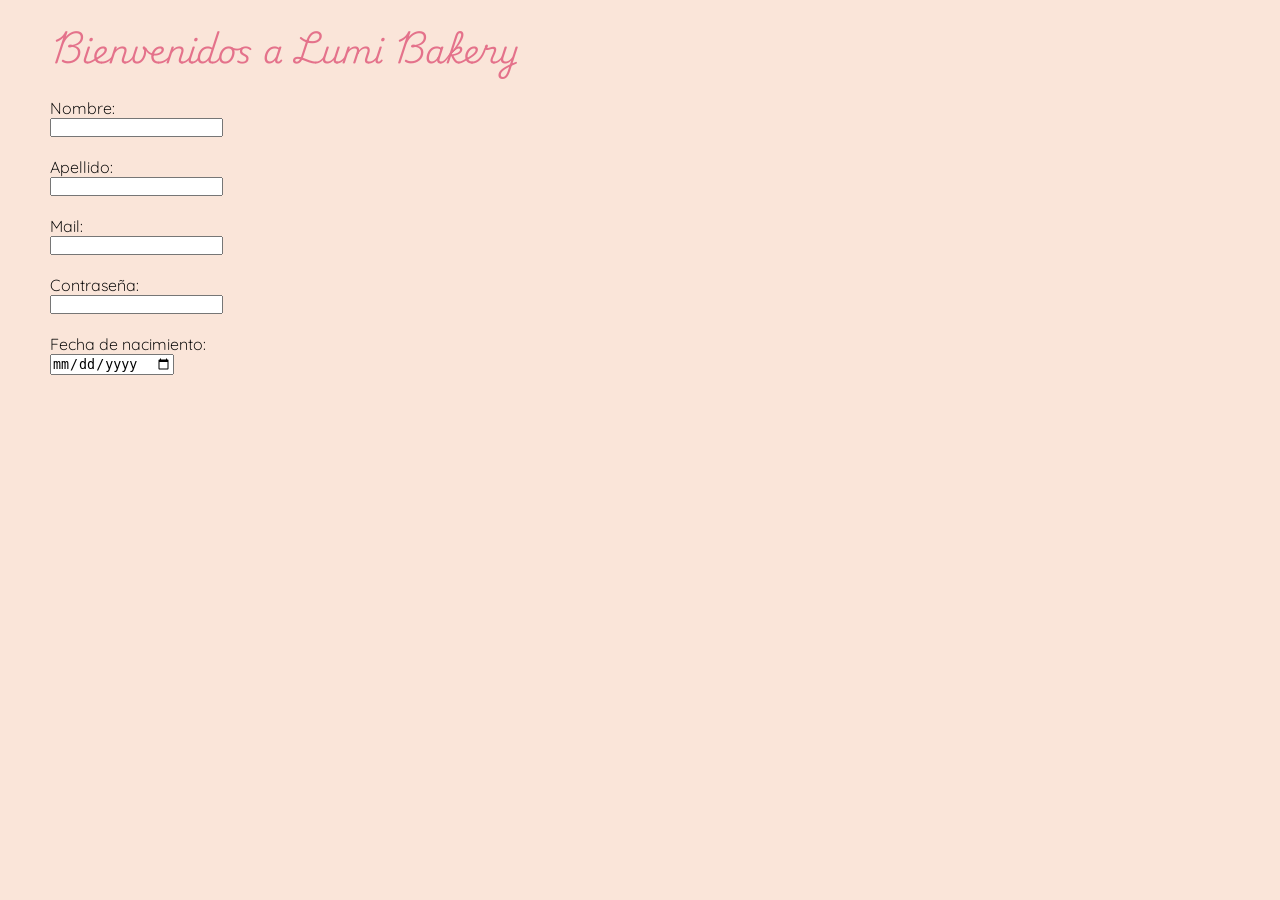
==== index.html @ 2194907e "Primer carga" ====
<!DOCTYPE html>
<html lang="es">
    <head>
        <meta charset="utf-8">
        <meta http-equiv="X-UA-Compatible" content="IE=edge">
        <title>Primera Entrega</title>
        <meta name="description" content="">
        <meta name="viewport" content="width=device-width, initial-scale=1">
        <link rel="stylesheet" href="style.css">
        <link rel="preconnect" href="https://fonts.googleapis.com">
        <link rel="preconnect" href="https://fonts.gstatic.com" crossorigin>
        <link href="https://fonts.googleapis.com/css2?family=Playwrite+IE:wght@100..400&display=swap" rel="stylesheet">
        <link href="https://fonts.googleapis.com/css2?family=Playwrite+IE:wght@100..400&family=Quicksand:wght@300..700&display=swap" rel="stylesheet">
    </head>

    <body>
        <!--comentarios-->
        <br>
        <h1 class="playwrite-ie-titulo">Bienvenidos a Lumi Bakery<br></h1>

        <label class="quicksand-label"><br>Nombre:<br></label>
        <input type="text" name="nombre"><br>

        <label class="quicksand-label"><br>Apellido:<br></label>
        <input type="text" name="apellido"><br>

        <label class="quicksand-label"><br>Mail:<br></label>
        <input type="email" name="mail"><br>

        <label class="quicksand-label"><br>Contraseña:<br></label>
        <input type="password" name="Contraseña"><br>

        <label class="quicksand-label"><br>Fecha de nacimiento:<br></label>
        <input type="date" name="Fecha de nacimiento"><br>


        <script src="" async defer></script>
    </body>
</html>
---- style.css ----
*{
    margin: 0;
    padding: 0;

}

body{
    background-color: rgb(250, 229, 217);
    .playwrite-ie-titulo {
    font-family: "Playwrite IE", cursive;
    font-optical-sizing: auto;
    font-weight: 300;
    color:rgb(228, 114, 139) ;
    font-style: normal;
    text-indent: 50px;
    }
    .quicksand-label {
    display: block;
    font-family: "Quicksand", sans-serif;
    font-optical-sizing: auto;
    font-weight: 350;
    font-style: normal;
    margin-left: 50px; 
    }
    input {
    margin-left: 50px;
    }
}
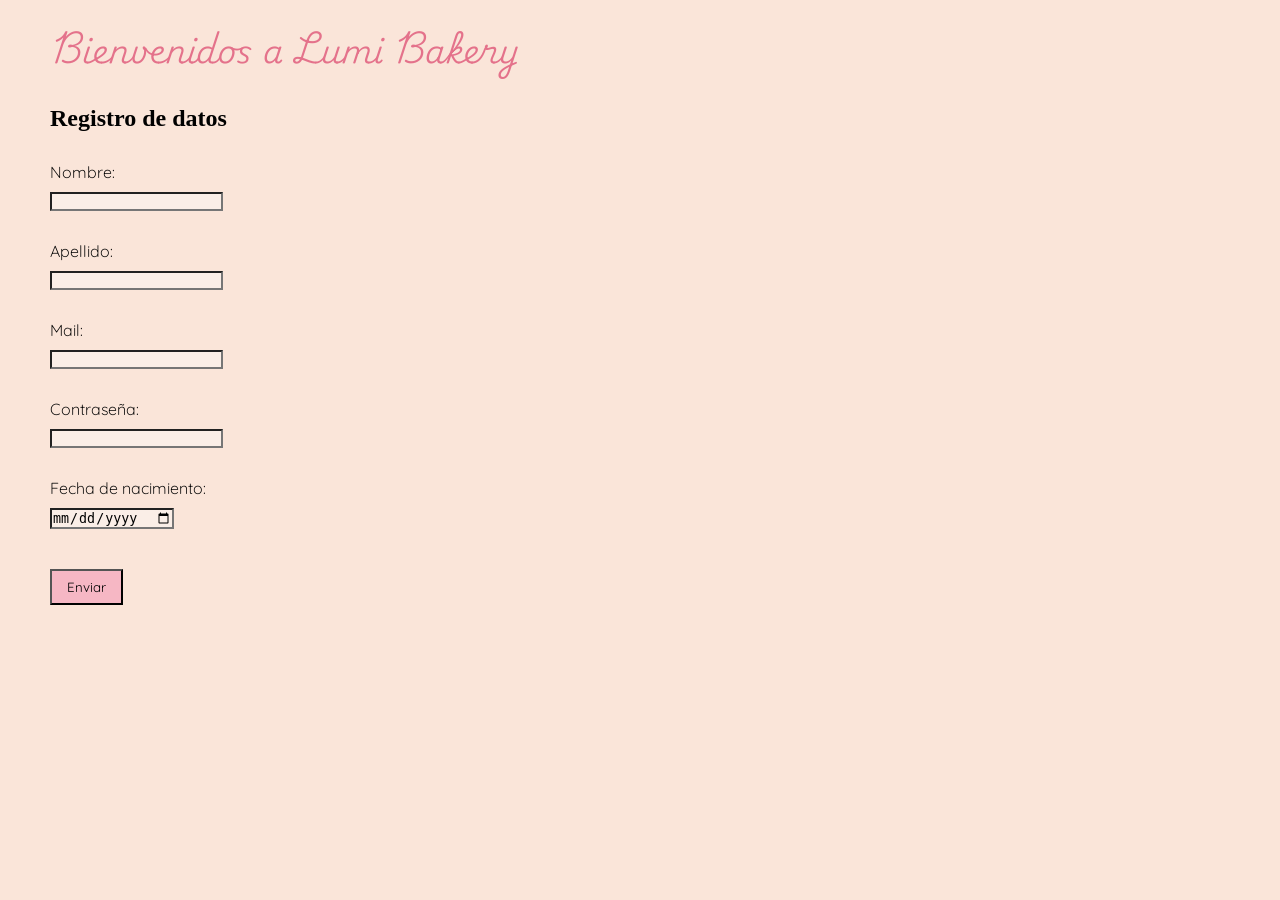
==== commit 94cde347: "Segunda carga" ====
--- a/index.html
+++ b/index.html
@@ -18,6 +18,9 @@
         <br>
         <h1 class="playwrite-ie-titulo">Bienvenidos a Lumi Bakery<br></h1>
 
+        <h2 style="margin-left: 50px;"><br>Registro de datos</h2>
+
+        <form>
         <label class="quicksand-label"><br>Nombre:<br></label>
         <input type="text" name="nombre"><br>
 
@@ -32,6 +35,9 @@
 
         <label class="quicksand-label"><br>Fecha de nacimiento:<br></label>
         <input type="date" name="Fecha de nacimiento"><br>
+        
+        <button type="submit" style="margin-left: 50px; margin-top: 40px;">Enviar</button>
+        </form>
 
 
         <script src="" async defer></script>
--- a/style.css
+++ b/style.css
@@ -21,8 +21,17 @@
     font-weight: 350;
     font-style: normal;
     margin-left: 50px; 
+    margin-top: 10px;
     }
     input {
     margin-left: 50px;
+    margin-top: 10px;
+    background-color: rgb(250, 238, 231) ;
+    }
+    button {
+    padding: 8px 15px;
+    background-color:rgb(246, 183, 196);
+    font-family: "Quicksand", sans-serif;
+    font-weight: 400;
     }
 }
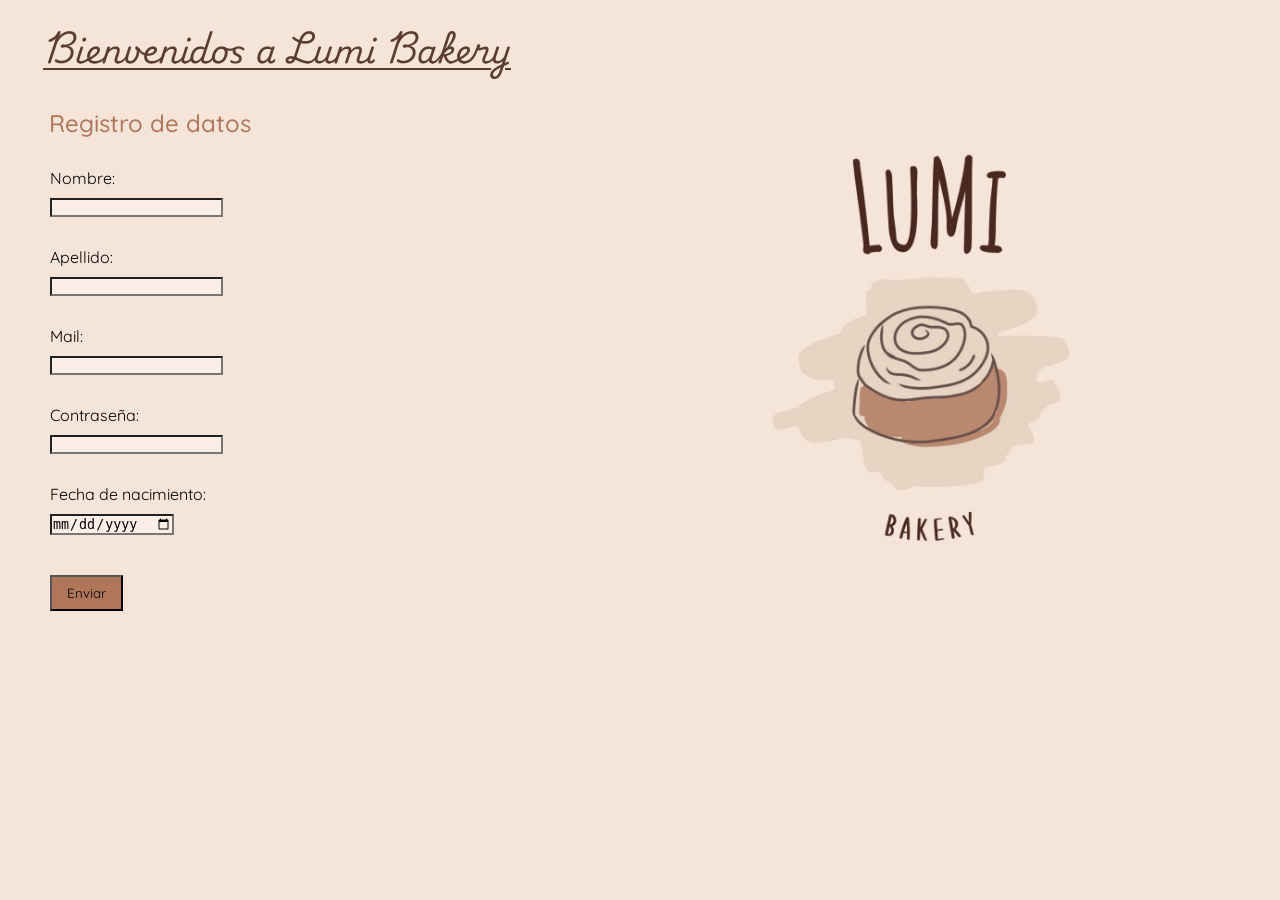
==== commit 76d74c43: "Tercer carga" ====
--- a/index.html
+++ b/index.html
@@ -3,7 +3,7 @@
     <head>
         <meta charset="utf-8">
         <meta http-equiv="X-UA-Compatible" content="IE=edge">
-        <title>Primera Entrega</title>
+        <title>LUMI Bakery</title>
         <meta name="description" content="">
         <meta name="viewport" content="width=device-width, initial-scale=1">
         <link rel="stylesheet" href="style.css">
@@ -11,14 +11,15 @@
         <link rel="preconnect" href="https://fonts.gstatic.com" crossorigin>
         <link href="https://fonts.googleapis.com/css2?family=Playwrite+IE:wght@100..400&display=swap" rel="stylesheet">
         <link href="https://fonts.googleapis.com/css2?family=Playwrite+IE:wght@100..400&family=Quicksand:wght@300..700&display=swap" rel="stylesheet">
+        <link rel="icon" href="logoWEB.png">
     </head>
 
     <body>
-        <!--comentarios-->
+        <!--formato comentario-->
         <br>
         <h1 class="playwrite-ie-titulo">Bienvenidos a Lumi Bakery<br></h1>
 
-        <h2 style="margin-left: 50px;"><br>Registro de datos</h2>
+        <h2 class="subtitulos"><br>Registro de datos</h2>
 
         <form>
         <label class="quicksand-label"><br>Nombre:<br></label>
@@ -39,6 +40,8 @@
         <button type="submit" style="margin-left: 50px; margin-top: 40px;">Enviar</button>
         </form>
 
+        <img src="logoLUMI.jpg" class="posicionlogo">
+
 
         <script src="" async defer></script>
     </body>
--- a/style.css
+++ b/style.css
@@ -3,22 +3,34 @@
     padding: 0;
 
 }
-
+/*formato comentario*/
 body{
-    background-color: rgb(250, 229, 217);
+    /*background-color: rgb(250, 229, 217);*/
+    background-color: rgb(245, 229, 217);
     .playwrite-ie-titulo {
     font-family: "Playwrite IE", cursive;
     font-optical-sizing: auto;
-    font-weight: 300;
-    color:rgb(228, 114, 139) ;
+    font-weight: 400;
+    color:rgb(91, 62, 49);
     font-style: normal;
-    text-indent: 50px;
+    text-indent: 43px;
+    text-decoration: underline;
+    text-underline-offset: 5px; /*separación del subrayado*/
+    text-decoration-thickness: 1.5px; /*grosor del subrayado*/
+    }
+    .subtitulos {
+    color: rgb(176, 118, 90);
+    font-family: "Quicksand", sans-serif;
+    font-optical-sizing: auto;
+    font-weight: 500;
+    font-style: normal;
+    margin-left: 49px; 
     }
     .quicksand-label {
     display: block;
     font-family: "Quicksand", sans-serif;
     font-optical-sizing: auto;
-    font-weight: 350;
+    font-weight: 400;
     font-style: normal;
     margin-left: 50px; 
     margin-top: 10px;
@@ -30,8 +42,14 @@
     }
     button {
     padding: 8px 15px;
-    background-color:rgb(246, 183, 196);
+    background-color:rgb(176, 118, 90);
     font-family: "Quicksand", sans-serif;
     font-weight: 400;
     }
+    .posicionlogo {
+        position: absolute;
+        top: 100px;
+        right: 100px;
+        width: 500px;
+    }
 }
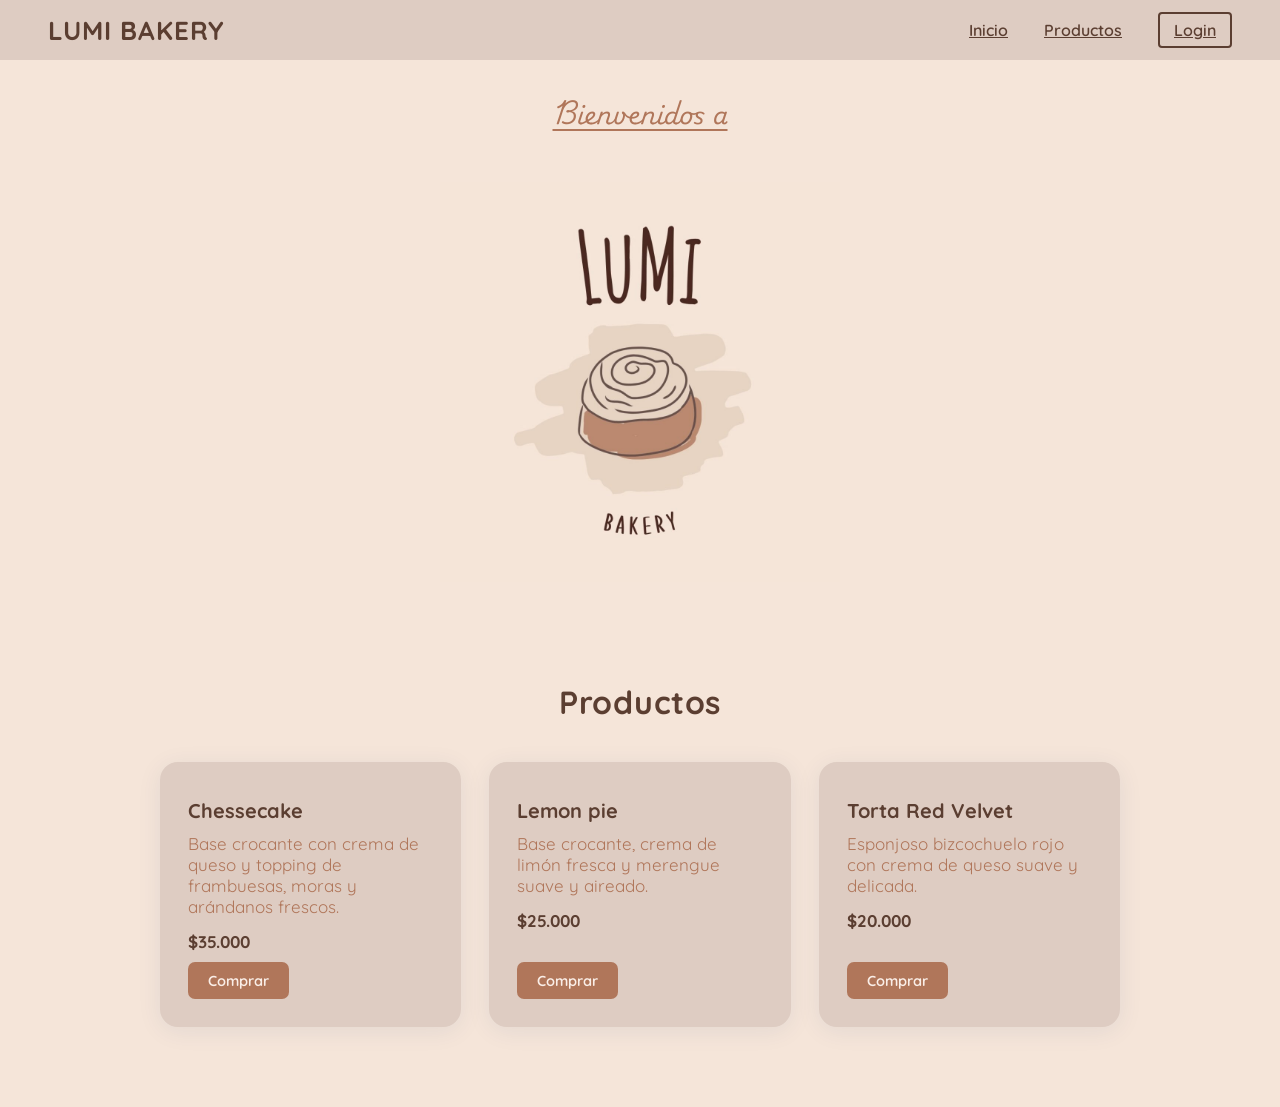
==== commit a5ca510c: "Carga 26/04" ====
--- a/index.html
+++ b/index.html
@@ -6,41 +6,70 @@
         <title>LUMI Bakery</title>
         <meta name="description" content="">
         <meta name="viewport" content="width=device-width, initial-scale=1">
-        <link rel="stylesheet" href="style.css">
+        <link rel="stylesheet" href="css/style.css">
         <link rel="preconnect" href="https://fonts.googleapis.com">
         <link rel="preconnect" href="https://fonts.gstatic.com" crossorigin>
         <link href="https://fonts.googleapis.com/css2?family=Playwrite+IE:wght@100..400&display=swap" rel="stylesheet">
         <link href="https://fonts.googleapis.com/css2?family=Playwrite+IE:wght@100..400&family=Quicksand:wght@300..700&display=swap" rel="stylesheet">
-        <link rel="icon" href="logoWEB.png">
+        <link rel="icon" href="img/logoWEB.png">
     </head>
 
     <body>
         <!--formato comentario-->
-        <br>
-        <h1 class="playwrite-ie-titulo">Bienvenidos a Lumi Bakery<br></h1>
+        <nav class="navbar">
+           <div class="logo">LUMI BAKERY</div>
+            <ul class="nav-links">
+                <li><a href="#home">Inicio</a></li>
+                <li><a href="#productos">Productos</a></li>
+                <li><a href="login.html" class="btn-login">Login</a></li>
+            </ul>
+        </nav>
 
-        <h2 class="subtitulos"><br>Registro de datos</h2>
+        <section id="home" class="Home">
+            <h1 class="playwrite-ie-titulo">Bienvenidos a<br><br></h1>
 
-        <form>
-        <label class="quicksand-label"><br>Nombre:<br></label>
-        <input type="text" name="nombre"><br>
+            <img src="img/logoLUMI.jpg" class="posicionlogo">
+        </section>
 
-        <label class="quicksand-label"><br>Apellido:<br></label>
-        <input type="text" name="apellido"><br>
 
-        <label class="quicksand-label"><br>Mail:<br></label>
-        <input type="email" name="mail"><br>
+        <section class="products-section" id="productos">
+            <h2>Productos</h2>
+            <div class="products-grid">
 
-        <label class="quicksand-label"><br>Contraseña:<br></label>
-        <input type="password" name="Contraseña"><br>
 
-        <label class="quicksand-label"><br>Fecha de nacimiento:<br></label>
-        <input type="date" name="Fecha de nacimiento"><br>
+                <div class="product-card">
+                    <h3>Chessecake</h3>
+                    <p>Base crocante con crema de queso y topping de frambuesas, moras y arándanos frescos.</p>
+                    <div class="product-price">$35.000</div>
+                    <button class="btn-comprar">Comprar</button>
+                </div>
+
+                <div class="product-card">
+                    <h3>Lemon pie</h3>
+                    <p>Base crocante, crema de limón fresca y merengue suave y aireado.</p>
+                    <div class="product-price">$25.000</div>
+                    <button class="btn-comprar">Comprar</button>
+                </div>
+            
+                <div class="product-card">
+                    <h3>Torta Red Velvet</h3>
+                    <p>Esponjoso bizcochuelo rojo con crema de queso suave y delicada.</p>
+                    <div class="product-price">$20.000</div>
+                    <button class="btn-comprar">Comprar</button>
+                </div>
+            
+
+
+
+            </div>
+
+
+
+
+        </section>
+
+
         
-        <button type="submit" style="margin-left: 50px; margin-top: 40px;">Enviar</button>
-        </form>
-
-        <img src="logoLUMI.jpg" class="posicionlogo">
 
 
         <script src="" async defer></script>
--- a/css/style.css
+++ b/css/style.css
@@ -0,0 +1,228 @@
+*{
+    margin: 0;
+    padding: 0;
+
+}
+/*Paleta predefinida*/
+:root{
+        --primary: rgb(176, 118, 90);
+        --secondary: rgb(250, 238, 231);
+        --background: rgb(245, 229, 217);
+        --text: rgb(91, 62, 49);
+        --nav-bg: rgb(222, 204, 194);
+    }
+
+body{
+
+    background-color: var(--background);
+
+    .playwrite-ie-titulo {
+        font-family: "Playwrite IE", cursive;
+        font-optical-sizing: auto;
+        font-weight: 500;
+        color:var(--primary);
+        text-align: center;
+        margin-top: 30px;
+        font-style: normal;
+        text-decoration: underline;
+        text-underline-offset: 5px; /*separación del subrayado*/
+        text-decoration-thickness: 1.5px; /*grosor del subrayado*/
+    }
+
+    .posicionlogo {
+        display: block;
+        margin: 0 auto;      /* 👈 centra */
+        width: 400px;
+    }
+
+
+    form {
+        background: var(--secondary);
+        padding: 30px;
+        border-radius: 10px;
+        width: 300px;
+    }
+
+    input {
+        width: 93%;
+        margin: 8px 0;
+        padding: 10px;
+    }
+
+    .subtitulos {
+        color: var(--primary);
+        font-family: "Quicksand", sans-serif;
+        font-optical-sizing: auto;
+        font-weight: 500;
+        font-style: normal;
+    }
+
+    .quicksand-label {
+        display: block;
+        font-family: "Quicksand", sans-serif;
+        font-optical-sizing: auto;
+        font-weight: 400;
+        font-style: normal;
+        margin-left: 50px; 
+        margin-top: 10px;
+    }
+
+    /*Login*/
+    .login_container {
+        display: flex;
+        justify-content: center;
+        margin-top: 100px;
+    }
+    .btn-login {
+        padding: 6px 14px;
+        border: 2px solid var(--text);
+        color: var(--secondary);
+        font-family: "Quicksand", sans-serif;
+        border-radius: 4px;
+    }
+    .btn-login:hover {
+      background: var(--secondary);
+      color: var(--secondary);
+      border: 2px solid var(--text);
+      transform: translateY(-1px);
+    }
+
+
+    /*Navbar*/
+    nav {
+      display: flex;
+      align-items: center;
+      justify-content: space-between;
+      background: var(--nav-bg);
+      padding: 0 48px;
+      height: 60px;
+      position: sticky;
+      top: 0;
+      z-index: 100;
+    }
+ 
+    .logo {
+      font-family: "Quicksand", sans-serif;
+      font-size: 26px;
+      font-weight: 700;
+      color: var(--text);
+      letter-spacing: 1px;
+    }
+ 
+    .nav-links {
+      display: flex;
+      gap: 36px;
+      list-style: none;
+    }
+ 
+    .nav-links a {
+      color: var(--text);
+      font-family: "Quicksand", sans-serif;
+      font-size: 16px;
+      font-weight: 600;
+      transition: color 0.2s;
+    }
+ 
+    .nav-links a:hover { color: var(--primary); }
+
+    /*------------------------------------*/
+
+    .auth button {
+        margin-left: 10px;
+        padding: 8px 15px;
+        border: none;
+        cursor: pointer;
+    }
+
+    .register {
+        background: var(--secondary);
+    }
+
+    section {
+        scroll-margin-top: 80px;
+    }
+
+    /*----------------------------------------------------*/
+
+    .products-section {
+      background: linear-gradient(160deg, var(--background) 0%, var(--background) 100%);
+      padding: 100px 24px 80px;
+    }
+ 
+    .products-section h2 {
+      text-align: center;
+      font-family: "Quicksand", sans-serif;
+      font-size: 2rem;
+      font-weight: 700;
+      color: var(--text);
+      margin-bottom: 40px;
+      letter-spacing: 0.5px;
+    }
+ 
+    .products-grid {
+      display: grid;
+      grid-template-columns: repeat(auto-fit, minmax(240px, 1fr));
+      gap: 28px;
+      max-width: 960px;
+      margin: 0 auto;
+    }
+ 
+    .product-card {
+      background: var(--nav-bg);
+      border-radius: 18px;
+      padding: 36px 28px 28px;
+      display: flex;
+      flex-direction: column;
+      align-items: flex-start;
+      gap: 10px;
+      box-shadow: 0 4px 24px rgba(30, 58, 120, 0.08);
+      transition: transform 0.2s, box-shadow 0.2s;
+    }
+ 
+    .product-card:hover {
+      transform: translateY(-4px);
+      box-shadow: 0 12px 36px rgba(30, 58, 120, 0.16);
+    }
+ 
+    .product-card h3 {
+      font-size: 20px;
+      font-weight: 700;
+      color: var(--text);
+      font-family: "Quicksand", sans-serif;
+    }
+ 
+    .product-card p {
+      font-size: 17px;
+      color: var(--primary);
+      font-family: "Quicksand", sans-serif;
+    }
+ 
+    .product-price {
+      font-size: 17px;
+      font-weight: 700;
+      color: var(--text);
+      margin-top: 4px;
+      font-family: "Quicksand", sans-serif;
+    }
+ 
+    .btn-comprar {  
+      margin-top: auto;
+      display: block;
+      background: var(--primary);
+      color: var(--secondary);
+      border: none;
+      border-radius: 7px;
+      padding: 9px 20px;
+      font-size: 14.5px;
+      font-weight: 650;
+      font-family: "Quicksand", sans-serif;
+      cursor: pointer;
+      transition: background 0.2s, transform 0.15s;
+    }
+ 
+    .btn-comprar:hover {
+      background: var(--text);
+      transform: translateY(-1px);
+    }
+
+}
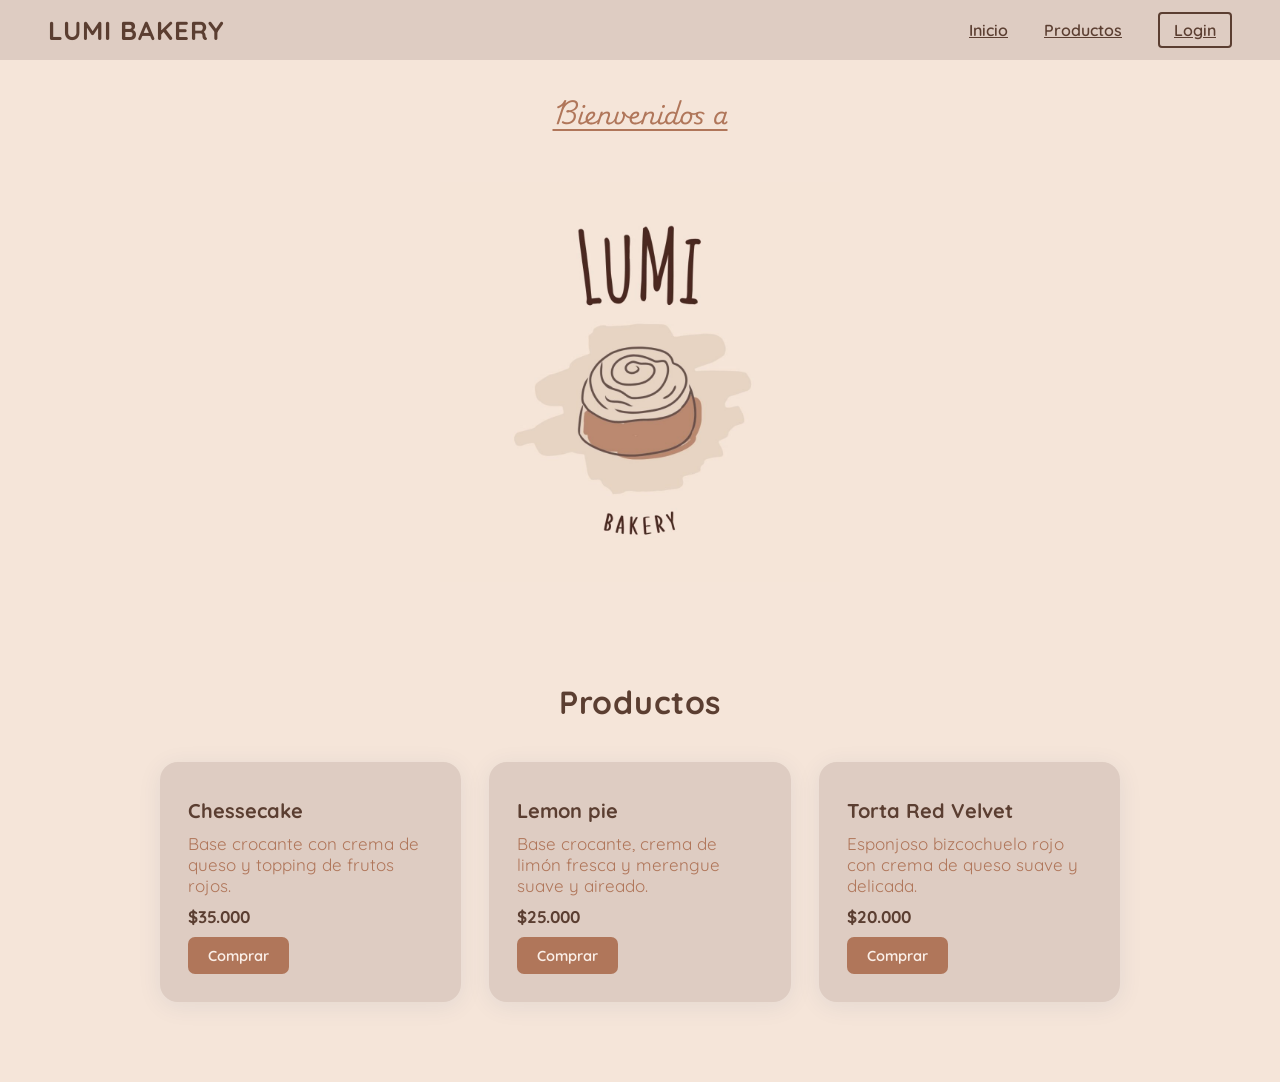
==== commit 512c529c: "Carga 26/04" ====
--- a/index.html
+++ b/index.html
@@ -39,7 +39,7 @@
 
                 <div class="product-card">
                     <h3>Chessecake</h3>
-                    <p>Base crocante con crema de queso y topping de frambuesas, moras y arándanos frescos.</p>
+                    <p>Base crocante con crema de queso y topping de frutos rojos.</p>
                     <div class="product-price">$35.000</div>
                     <button class="btn-comprar">Comprar</button>
                 </div>
--- a/css/style.css
+++ b/css/style.css
@@ -31,7 +31,7 @@
 
     .posicionlogo {
         display: block;
-        margin: 0 auto;      /* 👈 centra */
+        margin: 0 auto;
         width: 400px;
     }
 
@@ -66,6 +66,21 @@
         margin-left: 50px; 
         margin-top: 10px;
     }
+
+    .btn-ingresar{  
+      margin-top: 10px;
+      background: var(--primary);
+      color: var(--secondary);
+      border: none;
+      border-radius: 7px;
+      padding: 9px 20px;
+      font-size: 14.5px;
+      font-weight: 650;
+      font-family: "Quicksand", sans-serif;
+      cursor: pointer;
+      transition: background 0.2s, transform 0.15s;
+    }
+
 
     /*Login*/
     .login_container {
@@ -152,7 +167,7 @@
     .products-section h2 {
       text-align: center;
       font-family: "Quicksand", sans-serif;
-      font-size: 2rem;
+      font-size: 32px;
       font-weight: 700;
       color: var(--text);
       margin-bottom: 40px;
@@ -185,6 +200,8 @@
     }
  
     .product-card h3 {
+      margin-top: auto;
+      display: block;
       font-size: 20px;
       font-weight: 700;
       color: var(--text);
@@ -192,16 +209,19 @@
     }
  
     .product-card p {
+      margin-top: auto;
+      display: block;
       font-size: 17px;
       color: var(--primary);
       font-family: "Quicksand", sans-serif;
     }
  
     .product-price {
+      margin-top: auto;
+      display: block;
       font-size: 17px;
       font-weight: 700;
       color: var(--text);
-      margin-top: 4px;
       font-family: "Quicksand", sans-serif;
     }
  
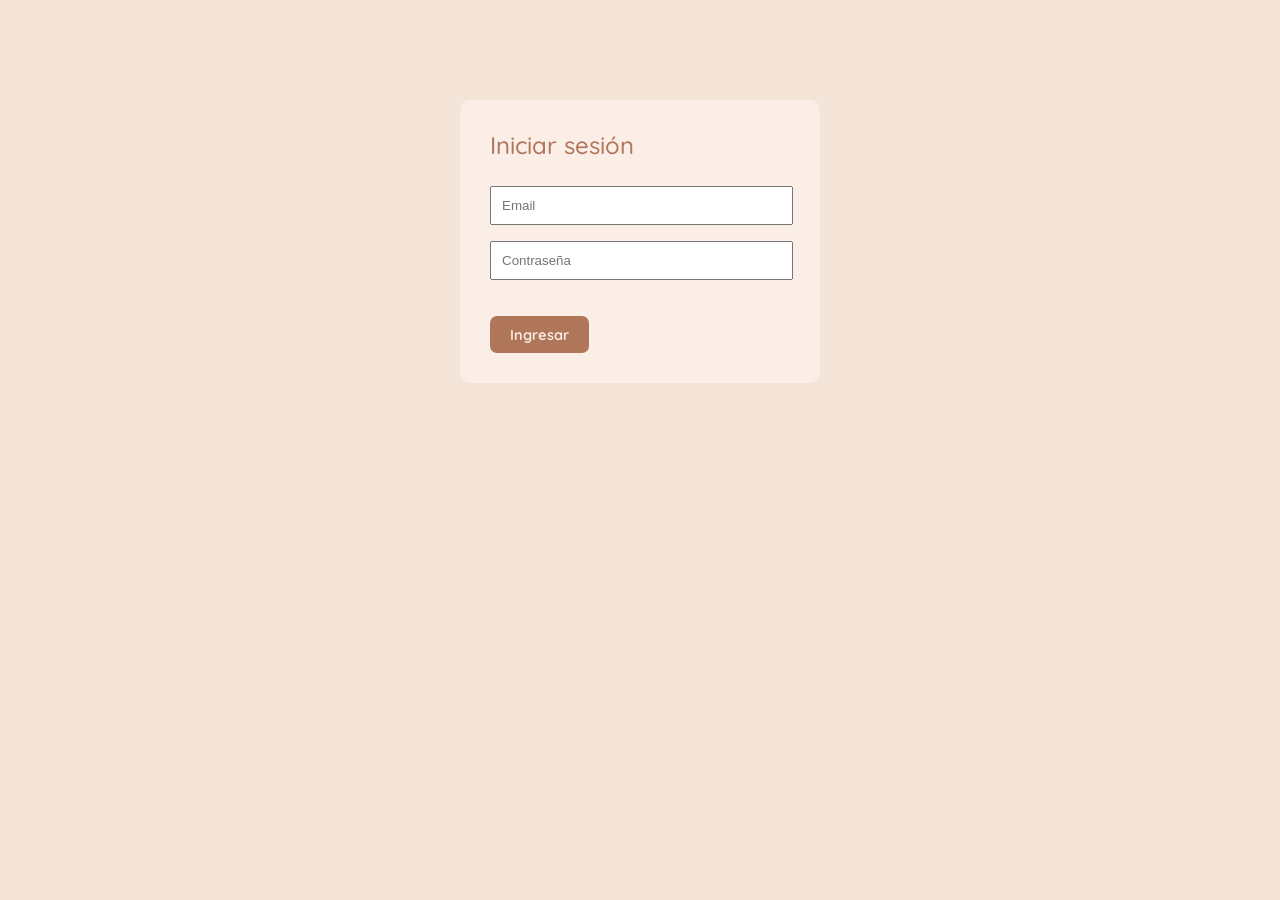
==== commit e661707c: "Avances 10_05_2026" ====
--- a/index.html
+++ b/index.html
@@ -1,77 +1,44 @@
 <!DOCTYPE html>
 <html lang="es">
-    <head>
-        <meta charset="utf-8">
-        <meta http-equiv="X-UA-Compatible" content="IE=edge">
-        <title>LUMI Bakery</title>
-        <meta name="description" content="">
-        <meta name="viewport" content="width=device-width, initial-scale=1">
-        <link rel="stylesheet" href="css/style.css">
-        <link rel="preconnect" href="https://fonts.googleapis.com">
-        <link rel="preconnect" href="https://fonts.gstatic.com" crossorigin>
-        <link href="https://fonts.googleapis.com/css2?family=Playwrite+IE:wght@100..400&display=swap" rel="stylesheet">
-        <link href="https://fonts.googleapis.com/css2?family=Playwrite+IE:wght@100..400&family=Quicksand:wght@300..700&display=swap" rel="stylesheet">
-        <link rel="icon" href="img/logoWEB.png">
-    </head>
+  <head>
+    <meta charset="utf-8" />
+    <meta http-equiv="X-UA-Compatible" content="IE=edge" />
+    <title>LUMI Bakery</title>
+    <meta name="description" content="" />
+    <meta name="viewport" content="width=device-width, initial-scale=1" />
+    <link rel="stylesheet" href="css/style.css" />
+    <link rel="preconnect" href="https://fonts.googleapis.com" />
+    <link rel="preconnect" href="https://fonts.gstatic.com" crossorigin />
+    <link
+      href="https://fonts.googleapis.com/css2?family=Playwrite+IE:wght@100..400&family=Quicksand:wght@300..700&display=swap"
+      rel="stylesheet"
+    />
+    <link rel="icon" href="img/logoWEB.png" />
+  </head>
 
-    <body>
-        <!--formato comentario-->
-        <nav class="navbar">
-           <div class="logo">LUMI BAKERY</div>
-            <ul class="nav-links">
-                <li><a href="#home">Inicio</a></li>
-                <li><a href="#productos">Productos</a></li>
-                <li><a href="login.html" class="btn-login">Login</a></li>
-            </ul>
-        </nav>
+  <body>
 
-        <section id="home" class="Home">
-            <h1 class="playwrite-ie-titulo">Bienvenidos a<br><br></h1>
+    <div id="navbar-container"></div>
 
-            <img src="img/logoLUMI.jpg" class="posicionlogo">
-        </section>
+    <section id="home" class="Home">
+      <h1 class="playwrite-ie-titulo">Bienvenidos a<br /><br /></h1>
+      <img src="img/logoLUMI.jpg" class="posicionlogo" alt="Logo LUMI" />
+    </section>
+
+    <section class="products-section" id="productos">
+      <h2>Productos</h2>
+
+      <div class="products-grid" id="products-container"></div>
+    </section>
 
 
-        <section class="products-section" id="productos">
-            <h2>Productos</h2>
-            <div class="products-grid">
+    <div id="lumi-toast"></div>
 
-
-                <div class="product-card">
-                    <h3>Chessecake</h3>
-                    <p>Base crocante con crema de queso y topping de frutos rojos.</p>
-                    <div class="product-price">$35.000</div>
-                    <button class="btn-comprar">Comprar</button>
-                </div>
-
-                <div class="product-card">
-                    <h3>Lemon pie</h3>
-                    <p>Base crocante, crema de limón fresca y merengue suave y aireado.</p>
-                    <div class="product-price">$25.000</div>
-                    <button class="btn-comprar">Comprar</button>
-                </div>
-            
-                <div class="product-card">
-                    <h3>Torta Red Velvet</h3>
-                    <p>Esponjoso bizcochuelo rojo con crema de queso suave y delicada.</p>
-                    <div class="product-price">$20.000</div>
-                    <button class="btn-comprar">Comprar</button>
-                </div>
-            
-
-
-
-            </div>
-
-
-
-
-        </section>
-
-
-        
-
-
-        <script src="" async defer></script>
-    </body>
-</html>+    <script src="js/app.js"></script>
+    <script>
+      requireAuth();
+      renderNavbar("navbar-container");
+      renderProducts("products-container");
+    </script>
+  </body>
+</html>
--- a/css/style.css
+++ b/css/style.css
@@ -1,248 +1,359 @@
-*{
-    margin: 0;
-    padding: 0;
-
+* {
+  margin: 0;
+  padding: 0;
 }
-/*Paleta predefinida*/
-:root{
-        --primary: rgb(176, 118, 90);
-        --secondary: rgb(250, 238, 231);
-        --background: rgb(245, 229, 217);
-        --text: rgb(91, 62, 49);
-        --nav-bg: rgb(222, 204, 194);
-    }
-
-body{
-
-    background-color: var(--background);
-
-    .playwrite-ie-titulo {
-        font-family: "Playwrite IE", cursive;
-        font-optical-sizing: auto;
-        font-weight: 500;
-        color:var(--primary);
-        text-align: center;
-        margin-top: 30px;
-        font-style: normal;
-        text-decoration: underline;
-        text-underline-offset: 5px; /*separación del subrayado*/
-        text-decoration-thickness: 1.5px; /*grosor del subrayado*/
-    }
-
-    .posicionlogo {
-        display: block;
-        margin: 0 auto;
-        width: 400px;
-    }
-
-
-    form {
-        background: var(--secondary);
-        padding: 30px;
-        border-radius: 10px;
-        width: 300px;
-    }
-
-    input {
-        width: 93%;
-        margin: 8px 0;
-        padding: 10px;
-    }
-
-    .subtitulos {
-        color: var(--primary);
-        font-family: "Quicksand", sans-serif;
-        font-optical-sizing: auto;
-        font-weight: 500;
-        font-style: normal;
-    }
-
-    .quicksand-label {
-        display: block;
-        font-family: "Quicksand", sans-serif;
-        font-optical-sizing: auto;
-        font-weight: 400;
-        font-style: normal;
-        margin-left: 50px; 
-        margin-top: 10px;
-    }
-
-    .btn-ingresar{  
-      margin-top: 10px;
-      background: var(--primary);
-      color: var(--secondary);
-      border: none;
-      border-radius: 7px;
-      padding: 9px 20px;
-      font-size: 14.5px;
-      font-weight: 650;
-      font-family: "Quicksand", sans-serif;
-      cursor: pointer;
-      transition: background 0.2s, transform 0.15s;
-    }
-
-
-    /*Login*/
-    .login_container {
-        display: flex;
-        justify-content: center;
-        margin-top: 100px;
-    }
-    .btn-login {
-        padding: 6px 14px;
-        border: 2px solid var(--text);
-        color: var(--secondary);
-        font-family: "Quicksand", sans-serif;
-        border-radius: 4px;
-    }
-    .btn-login:hover {
-      background: var(--secondary);
-      color: var(--secondary);
-      border: 2px solid var(--text);
-      transform: translateY(-1px);
-    }
-
-
-    /*Navbar*/
-    nav {
-      display: flex;
-      align-items: center;
-      justify-content: space-between;
-      background: var(--nav-bg);
-      padding: 0 48px;
-      height: 60px;
-      position: sticky;
-      top: 0;
-      z-index: 100;
-    }
- 
-    .logo {
-      font-family: "Quicksand", sans-serif;
-      font-size: 26px;
-      font-weight: 700;
-      color: var(--text);
-      letter-spacing: 1px;
-    }
- 
-    .nav-links {
-      display: flex;
-      gap: 36px;
-      list-style: none;
-    }
- 
-    .nav-links a {
-      color: var(--text);
-      font-family: "Quicksand", sans-serif;
-      font-size: 16px;
-      font-weight: 600;
-      transition: color 0.2s;
-    }
- 
-    .nav-links a:hover { color: var(--primary); }
-
-    /*------------------------------------*/
-
-    .auth button {
-        margin-left: 10px;
-        padding: 8px 15px;
-        border: none;
-        cursor: pointer;
-    }
-
-    .register {
-        background: var(--secondary);
-    }
-
-    section {
-        scroll-margin-top: 80px;
-    }
-
-    /*----------------------------------------------------*/
-
-    .products-section {
-      background: linear-gradient(160deg, var(--background) 0%, var(--background) 100%);
-      padding: 100px 24px 80px;
-    }
- 
-    .products-section h2 {
-      text-align: center;
-      font-family: "Quicksand", sans-serif;
-      font-size: 32px;
-      font-weight: 700;
-      color: var(--text);
-      margin-bottom: 40px;
-      letter-spacing: 0.5px;
-    }
- 
-    .products-grid {
-      display: grid;
-      grid-template-columns: repeat(auto-fit, minmax(240px, 1fr));
-      gap: 28px;
-      max-width: 960px;
-      margin: 0 auto;
-    }
- 
-    .product-card {
-      background: var(--nav-bg);
-      border-radius: 18px;
-      padding: 36px 28px 28px;
-      display: flex;
-      flex-direction: column;
-      align-items: flex-start;
-      gap: 10px;
-      box-shadow: 0 4px 24px rgba(30, 58, 120, 0.08);
-      transition: transform 0.2s, box-shadow 0.2s;
-    }
- 
-    .product-card:hover {
-      transform: translateY(-4px);
-      box-shadow: 0 12px 36px rgba(30, 58, 120, 0.16);
-    }
- 
-    .product-card h3 {
-      margin-top: auto;
-      display: block;
-      font-size: 20px;
-      font-weight: 700;
-      color: var(--text);
-      font-family: "Quicksand", sans-serif;
-    }
- 
-    .product-card p {
-      margin-top: auto;
-      display: block;
-      font-size: 17px;
-      color: var(--primary);
-      font-family: "Quicksand", sans-serif;
-    }
- 
-    .product-price {
-      margin-top: auto;
-      display: block;
-      font-size: 17px;
-      font-weight: 700;
-      color: var(--text);
-      font-family: "Quicksand", sans-serif;
-    }
- 
-    .btn-comprar {  
-      margin-top: auto;
-      display: block;
-      background: var(--primary);
-      color: var(--secondary);
-      border: none;
-      border-radius: 7px;
-      padding: 9px 20px;
-      font-size: 14.5px;
-      font-weight: 650;
-      font-family: "Quicksand", sans-serif;
-      cursor: pointer;
-      transition: background 0.2s, transform 0.15s;
-    }
- 
-    .btn-comprar:hover {
-      background: var(--text);
-      transform: translateY(-1px);
-    }
-
-}+
+/* Paleta predefinida */
+:root {
+  --primary: rgb(176, 118, 90);
+  --secondary: rgb(250, 238, 231);
+  --background: rgb(245, 229, 217);
+  --text: rgb(91, 62, 49);
+  --nav-bg: rgb(222, 204, 194);
+}
+
+body {
+  background-color: var(--background);
+
+  /* ===== TÍTULO HERO ===== */
+  .playwrite-ie-titulo {
+    font-family: "Playwrite IE", cursive;
+    font-optical-sizing: auto;
+    font-weight: 500;
+    color: var(--primary);
+    text-align: center;
+    margin-top: 30px;
+    font-style: normal;
+    text-decoration: underline;
+    text-underline-offset: 5px;
+    text-decoration-thickness: 1.5px;
+  }
+
+  .posicionlogo {
+    display: block;
+    margin: 0 auto;
+    width: 400px;
+  }
+
+  /* ===== FORMULARIO LOGIN ===== */
+  form {
+    background: var(--secondary);
+    padding: 30px;
+    border-radius: 10px;
+    width: 300px;
+  }
+
+  input {
+    width: 93%;
+    margin: 8px 0;
+    padding: 10px;
+  }
+
+  .subtitulos {
+    color: var(--primary);
+    font-family: "Quicksand", sans-serif;
+    font-optical-sizing: auto;
+    font-weight: 500;
+    font-style: normal;
+  }
+
+  .btn-ingresar {
+    margin-top: 10px;
+    background: var(--primary);
+    color: var(--secondary);
+    border: none;
+    border-radius: 7px;
+    padding: 9px 20px;
+    font-size: 14.5px;
+    font-weight: 650;
+    font-family: "Quicksand", sans-serif;
+    cursor: pointer;
+    transition: background 0.2s, transform 0.15s;
+  }
+
+  .btn-ingresar:hover {
+    background: var(--text);
+    transform: translateY(-1px);
+  }
+
+  /* Error del form */
+  .form-error {
+    color: #c0392b;
+    font-family: "Quicksand", sans-serif;
+    font-size: 13px;
+    margin-bottom: 8px;
+    display: none;
+  }
+
+  /* ===== LOGIN CONTAINER ===== */
+  .login_container {
+    display: flex;
+    justify-content: center;
+    margin-top: 100px;
+  }
+
+  /* ===== NAVBAR ===== */
+  nav {
+    display: flex;
+    align-items: center;
+    justify-content: space-between;
+    background: var(--nav-bg);
+    padding: 0 48px;
+    height: 60px;
+    position: sticky;
+    top: 0;
+    z-index: 100;
+  }
+
+  .logo {
+    font-family: "Quicksand", sans-serif;
+    font-size: 26px;
+    font-weight: 700;
+    color: var(--text);
+    letter-spacing: 1px;
+  }
+
+  .nav-links {
+    display: flex;
+    gap: 36px;
+    list-style: none;
+    align-items: center;
+  }
+
+  .nav-links a {
+    color: var(--text);
+    font-family: "Quicksand", sans-serif;
+    font-size: 16px;
+    font-weight: 600;
+    text-decoration: none;
+    transition: color 0.2s;
+  }
+
+  .nav-links a:hover {
+    color: var(--primary);
+  }
+
+  /* Botón logout en navbar */
+  .btn-logout {
+    padding: 6px 14px;
+    border: 2px solid var(--text);
+    background: transparent;
+    color: var(--text);
+    font-family: "Quicksand", sans-serif;
+    font-size: 15px;
+    font-weight: 600;
+    border-radius: 4px;
+    cursor: pointer;
+    transition: background 0.2s, color 0.2s, transform 0.15s;
+  }
+
+  .btn-logout:hover {
+    background: var(--text);
+    color: var(--secondary);
+    transform: translateY(-1px);
+  }
+
+  /* Botón login */
+  .btn-login {
+    padding: 6px 14px;
+    border: 2px solid var(--text);
+    color: var(--secondary);
+    font-family: "Quicksand", sans-serif;
+    border-radius: 4px;
+    text-decoration: none;
+  }
+
+  .btn-login:hover {
+    background: var(--secondary);
+    color: var(--text);
+    border: 2px solid var(--text);
+    transform: translateY(-1px);
+  }
+
+  /* ===== SECCIÓN PRODUCTOS ===== */
+  section {
+    scroll-margin-top: 80px;
+  }
+
+  .products-section {
+    background: linear-gradient(
+      160deg,
+      var(--background) 0%,
+      var(--background) 100%
+    );
+    padding: 100px 24px 80px;
+  }
+
+  .products-section h2 {
+    text-align: center;
+    font-family: "Quicksand", sans-serif;
+    font-size: 32px;
+    font-weight: 700;
+    color: var(--text);
+    margin-bottom: 40px;
+    letter-spacing: 0.5px;
+  }
+
+  .products-grid {
+    display: grid;
+    grid-template-columns: repeat(auto-fit, minmax(240px, 1fr));
+    gap: 28px;
+    max-width: 960px;
+    margin: 0 auto;
+  }
+
+  /* ===== CARD DE PRODUCTO ===== */
+  .product-card {
+    background: var(--nav-bg);
+    border-radius: 18px;
+    padding: 0 0 28px;
+    display: flex;
+    flex-direction: column;
+    align-items: flex-start;
+    gap: 10px;
+    box-shadow: 0 4px 24px rgba(30, 58, 120, 0.08);
+    transition: transform 0.2s, box-shadow 0.2s;
+    overflow: hidden;
+  }
+
+  .product-card:hover {
+    transform: translateY(-4px);
+    box-shadow: 0 12px 36px rgba(30, 58, 120, 0.16);
+  }
+
+  /* Imagen de la card */
+  .card-img-wrapper {
+    width: 100%;
+    height: 180px;
+    overflow: hidden;
+    border-radius: 18px 18px 0 0;
+    background: var(--secondary);
+  }
+
+  .card-img {
+    width: 100%;
+    height: 100%;
+    object-fit: cover;
+    display: block;
+  }
+
+  /* Placeholder emoji cuando no hay imagen */
+  .card-img-placeholder {
+    width: 100%;
+    height: 100%;
+    display: flex;
+    align-items: center;
+    justify-content: center;
+    font-size: 64px;
+    background: var(--secondary);
+  }
+
+  .product-card h3 {
+    padding: 0 28px;
+    font-size: 20px;
+    font-weight: 700;
+    color: var(--text);
+    font-family: "Quicksand", sans-serif;
+  }
+
+  .product-card p {
+    padding: 0 28px;
+    font-size: 15px;
+    color: var(--primary);
+    font-family: "Quicksand", sans-serif;
+    line-height: 1.4;
+  }
+
+  .product-price {
+    padding: 0 28px;
+    font-size: 17px;
+    font-weight: 700;
+    color: var(--text);
+    font-family: "Quicksand", sans-serif;
+  }
+
+  /* ===== CONTROL DE CANTIDAD ===== */
+  .quantity-control {
+    display: flex;
+    align-items: center;
+    gap: 12px;
+    padding: 0 28px;
+    margin-top: 4px;
+  }
+
+  .qty-btn {
+    width: 30px;
+    height: 30px;
+    border-radius: 50%;
+    border: 2px solid var(--primary);
+    background: transparent;
+    color: var(--primary);
+    font-size: 18px;
+    font-weight: 700;
+    cursor: pointer;
+    line-height: 1;
+    transition: background 0.15s, color 0.15s;
+    display: flex;
+    align-items: center;
+    justify-content: center;
+  }
+
+  .qty-btn:hover {
+    background: var(--primary);
+    color: var(--secondary);
+  }
+
+  .qty-display {
+    font-family: "Quicksand", sans-serif;
+    font-size: 18px;
+    font-weight: 700;
+    color: var(--text);
+    min-width: 20px;
+    text-align: center;
+  }
+
+  /* ===== BOTÓN COMPRAR ===== */
+  .btn-comprar {
+    margin: 4px 28px 0;
+    background: var(--primary);
+    color: var(--secondary);
+    border: none;
+    border-radius: 7px;
+    padding: 9px 20px;
+    font-size: 14.5px;
+    font-weight: 650;
+    font-family: "Quicksand", sans-serif;
+    cursor: pointer;
+    transition: background 0.2s, transform 0.15s;
+  }
+
+  .btn-comprar:hover {
+    background: var(--text);
+    transform: translateY(-1px);
+  }
+
+  /* ===== TOAST DE FEEDBACK ===== */
+  #lumi-toast {
+    position: fixed;
+    bottom: 30px;
+    left: 50%;
+    transform: translateX(-50%) translateY(20px);
+    background: var(--text);
+    color: var(--secondary);
+    font-family: "Quicksand", sans-serif;
+    font-size: 15px;
+    font-weight: 600;
+    padding: 12px 24px;
+    border-radius: 8px;
+    opacity: 0;
+    pointer-events: none;
+    transition: opacity 0.3s, transform 0.3s;
+    z-index: 9999;
+    white-space: nowrap;
+  }
+
+  #lumi-toast.show {
+    opacity: 1;
+    transform: translateX(-50%) translateY(0);
+  }
+}
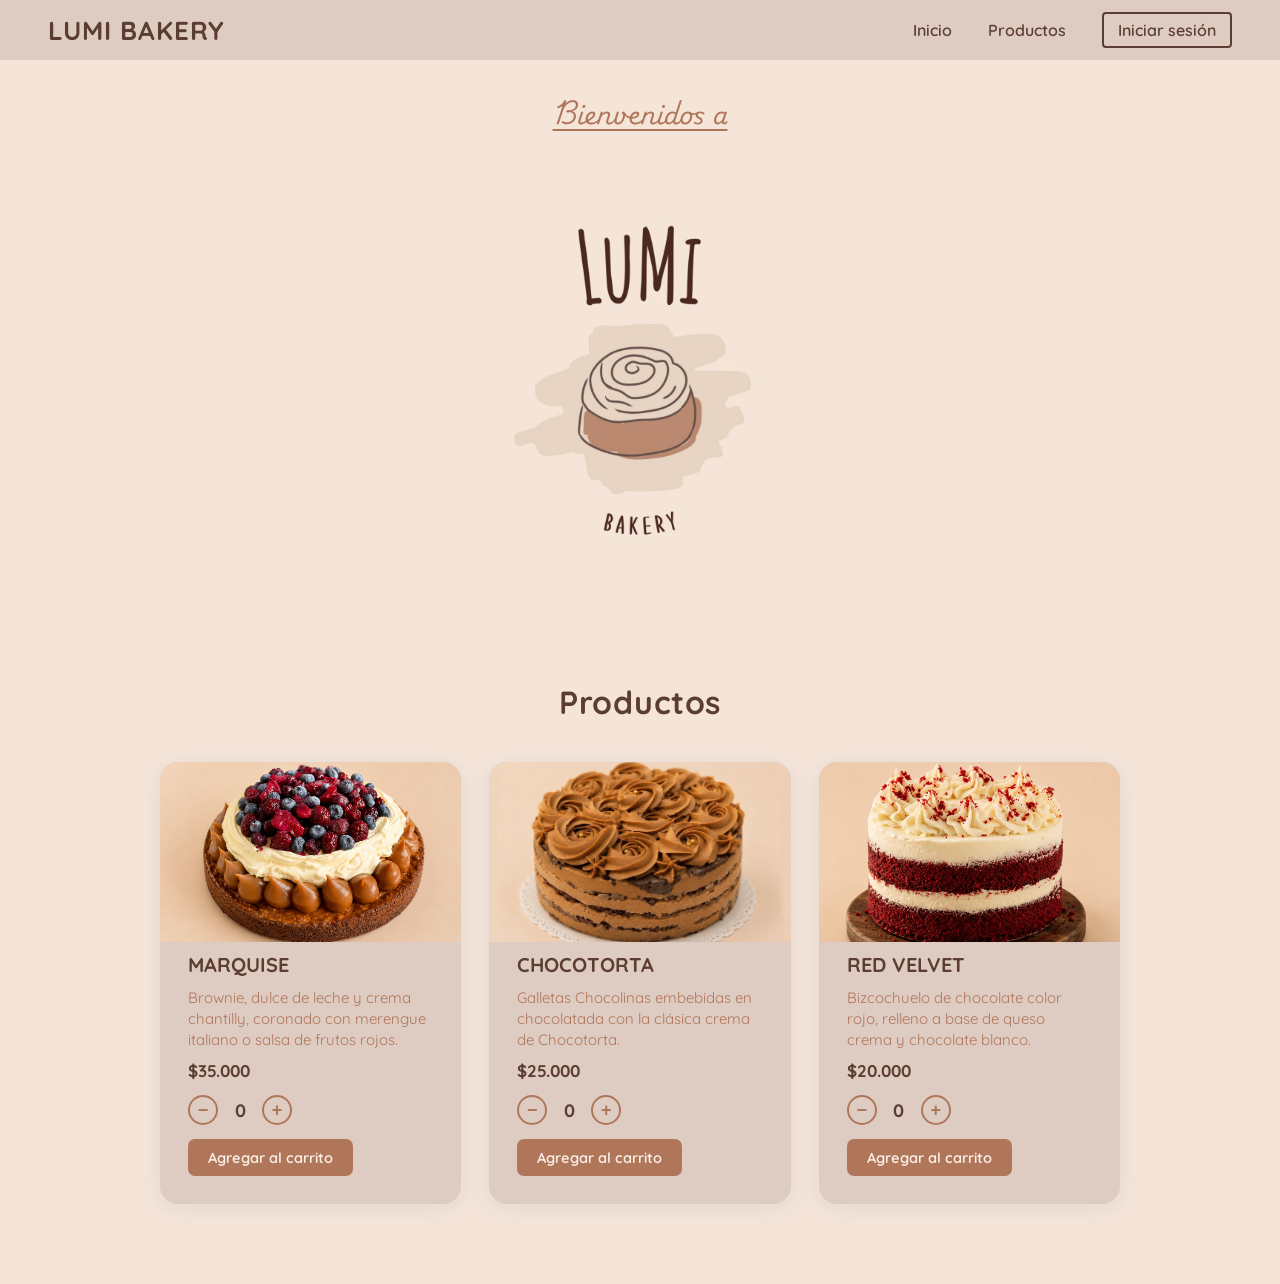
==== commit 30a780c0: "Avances 10_05_2026" ====
--- a/index.html
+++ b/index.html
@@ -15,30 +15,33 @@
     />
     <link rel="icon" href="img/logoWEB.png" />
   </head>
-
+ 
   <body>
+ 
 
     <div id="navbar-container"></div>
+ 
 
     <section id="home" class="Home">
       <h1 class="playwrite-ie-titulo">Bienvenidos a<br /><br /></h1>
       <img src="img/logoLUMI.jpg" class="posicionlogo" alt="Logo LUMI" />
     </section>
+ 
 
     <section class="products-section" id="productos">
       <h2>Productos</h2>
 
       <div class="products-grid" id="products-container"></div>
     </section>
-
+ 
 
     <div id="lumi-toast"></div>
-
+ 
     <script src="js/app.js"></script>
     <script>
-      requireAuth();
-      renderNavbar("navbar-container");
-      renderProducts("products-container");
+      const user = sessionStorage.getItem("lumiBakeryUser");
+      renderNavbar("navbar-container", user);
+      renderProducts("products-container", user);
     </script>
   </body>
-</html>
+</html>
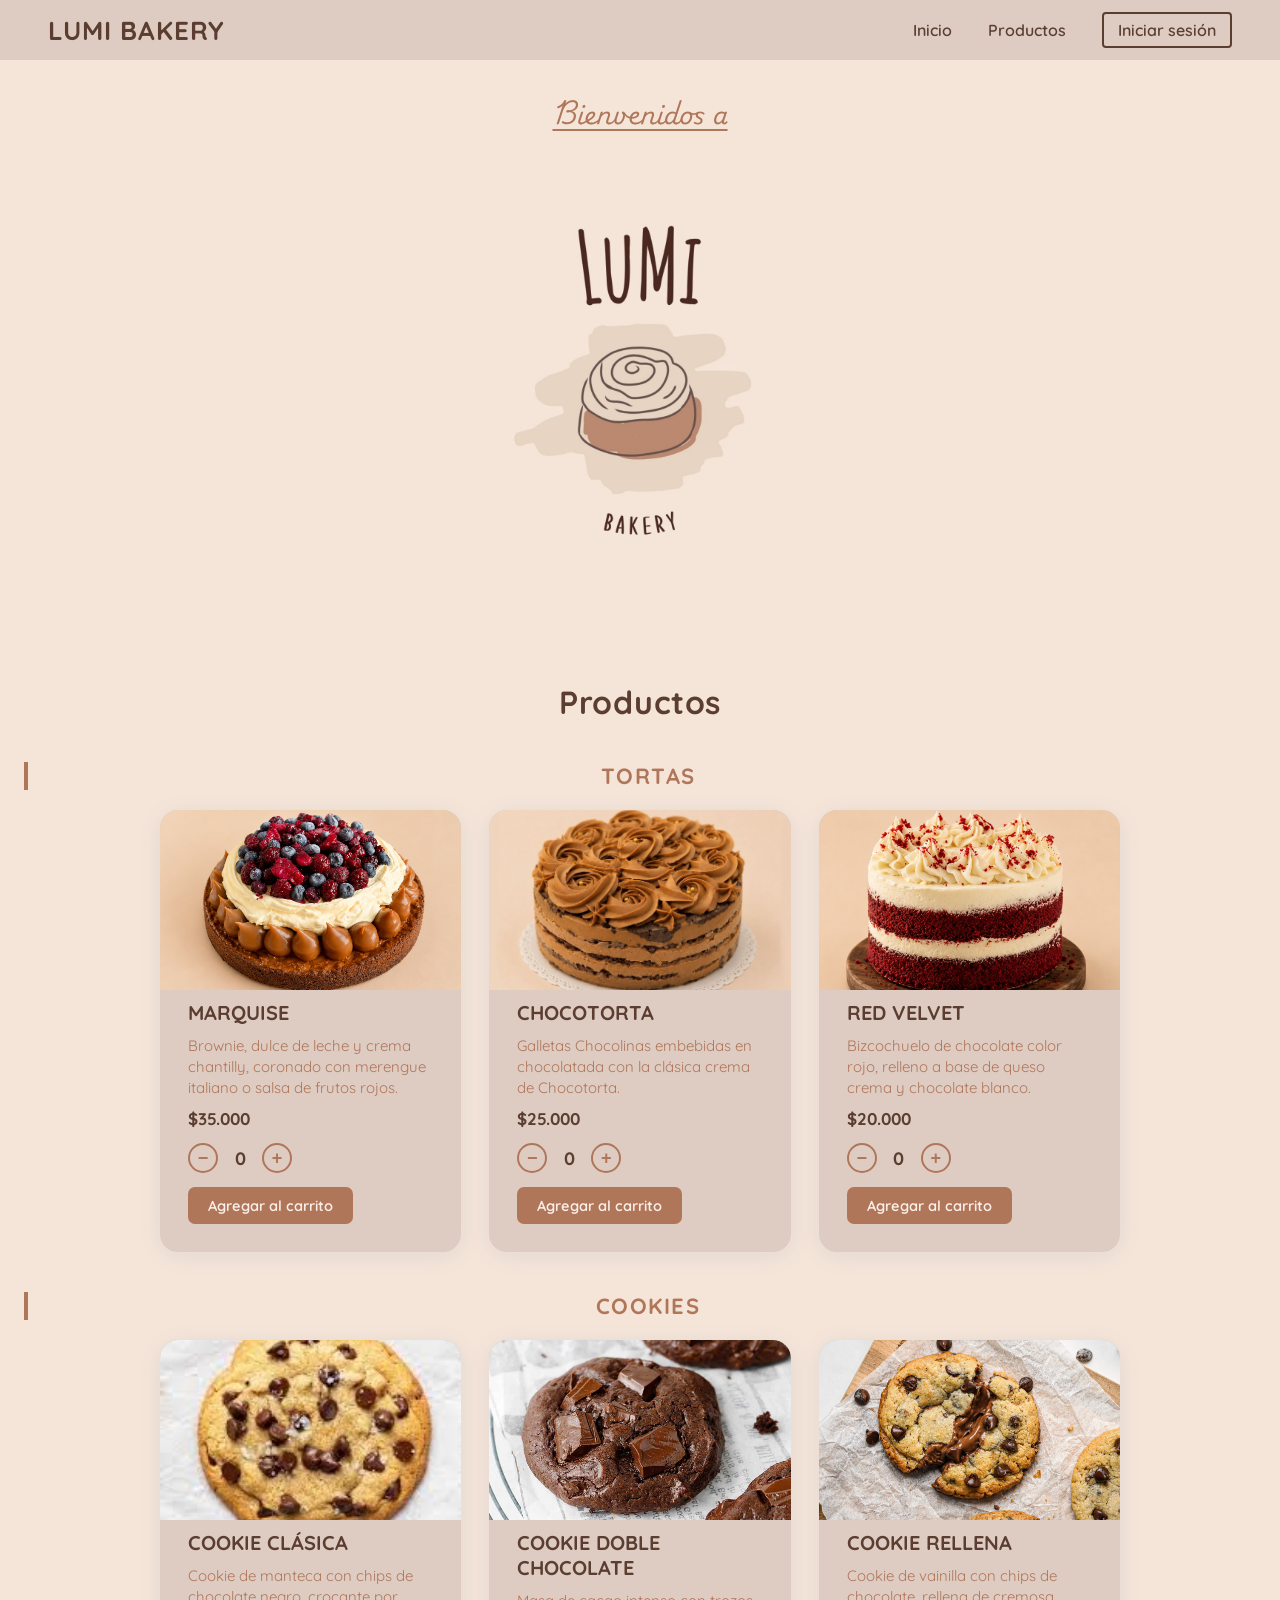
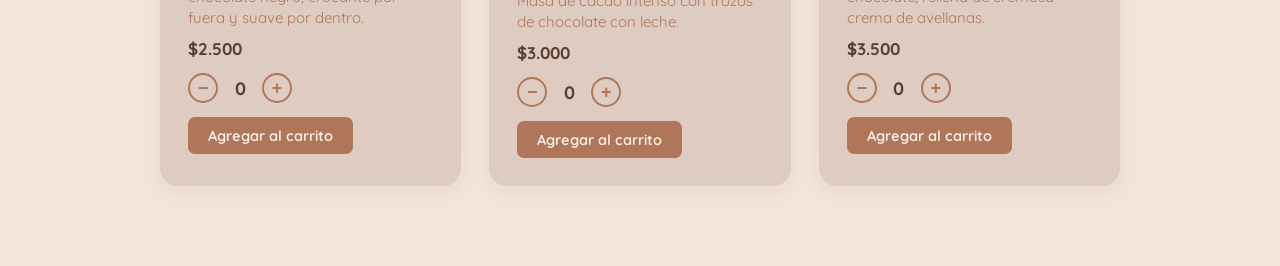
==== commit 2a40fa1c: "2026.06.07" ====
--- a/index.html
+++ b/index.html
@@ -31,7 +31,7 @@
     <section class="products-section" id="productos">
       <h2>Productos</h2>
 
-      <div class="products-grid" id="products-container"></div>
+      <div id="products-container"></div>
     </section>
  
 
--- a/css/style.css
+++ b/css/style.css
@@ -14,346 +14,588 @@
 
 body {
   background-color: var(--background);
-
-  /* ===== TÍTULO HERO ===== */
-  .playwrite-ie-titulo {
-    font-family: "Playwrite IE", cursive;
-    font-optical-sizing: auto;
-    font-weight: 500;
-    color: var(--primary);
-    text-align: center;
-    margin-top: 30px;
-    font-style: normal;
-    text-decoration: underline;
-    text-underline-offset: 5px;
-    text-decoration-thickness: 1.5px;
-  }
-
-  .posicionlogo {
-    display: block;
-    margin: 0 auto;
-    width: 400px;
-  }
-
-  /* ===== FORMULARIO LOGIN ===== */
-  form {
-    background: var(--secondary);
-    padding: 30px;
-    border-radius: 10px;
-    width: 300px;
-  }
-
-  input {
-    width: 93%;
-    margin: 8px 0;
-    padding: 10px;
-  }
-
-  .subtitulos {
-    color: var(--primary);
-    font-family: "Quicksand", sans-serif;
-    font-optical-sizing: auto;
-    font-weight: 500;
-    font-style: normal;
-  }
-
-  .btn-ingresar {
-    margin-top: 10px;
-    background: var(--primary);
-    color: var(--secondary);
-    border: none;
-    border-radius: 7px;
-    padding: 9px 20px;
-    font-size: 14.5px;
-    font-weight: 650;
-    font-family: "Quicksand", sans-serif;
-    cursor: pointer;
-    transition: background 0.2s, transform 0.15s;
-  }
-
-  .btn-ingresar:hover {
-    background: var(--text);
-    transform: translateY(-1px);
-  }
-
-  /* Error del form */
-  .form-error {
-    color: #c0392b;
-    font-family: "Quicksand", sans-serif;
-    font-size: 13px;
-    margin-bottom: 8px;
-    display: none;
-  }
-
-  /* ===== LOGIN CONTAINER ===== */
-  .login_container {
-    display: flex;
-    justify-content: center;
-    margin-top: 100px;
-  }
-
-  /* ===== NAVBAR ===== */
-  nav {
-    display: flex;
-    align-items: center;
-    justify-content: space-between;
-    background: var(--nav-bg);
-    padding: 0 48px;
-    height: 60px;
-    position: sticky;
-    top: 0;
-    z-index: 100;
-  }
-
-  .logo {
-    font-family: "Quicksand", sans-serif;
-    font-size: 26px;
-    font-weight: 700;
-    color: var(--text);
-    letter-spacing: 1px;
-  }
-
-  .nav-links {
-    display: flex;
-    gap: 36px;
-    list-style: none;
-    align-items: center;
-  }
-
-  .nav-links a {
-    color: var(--text);
-    font-family: "Quicksand", sans-serif;
-    font-size: 16px;
-    font-weight: 600;
-    text-decoration: none;
-    transition: color 0.2s;
-  }
-
-  .nav-links a:hover {
-    color: var(--primary);
-  }
-
-  /* Botón logout en navbar */
-  .btn-logout {
-    padding: 6px 14px;
-    border: 2px solid var(--text);
-    background: transparent;
-    color: var(--text);
-    font-family: "Quicksand", sans-serif;
-    font-size: 15px;
-    font-weight: 600;
-    border-radius: 4px;
-    cursor: pointer;
-    transition: background 0.2s, color 0.2s, transform 0.15s;
-  }
-
-  .btn-logout:hover {
-    background: var(--text);
-    color: var(--secondary);
-    transform: translateY(-1px);
-  }
-
-  /* Botón login */
-  .btn-login {
-    padding: 6px 14px;
-    border: 2px solid var(--text);
-    color: var(--secondary);
-    font-family: "Quicksand", sans-serif;
-    border-radius: 4px;
-    text-decoration: none;
-  }
-
-  .btn-login:hover {
-    background: var(--secondary);
-    color: var(--text);
-    border: 2px solid var(--text);
-    transform: translateY(-1px);
-  }
-
-  /* ===== SECCIÓN PRODUCTOS ===== */
-  section {
-    scroll-margin-top: 80px;
-  }
-
-  .products-section {
-    background: linear-gradient(
-      160deg,
-      var(--background) 0%,
-      var(--background) 100%
-    );
-    padding: 100px 24px 80px;
-  }
-
-  .products-section h2 {
-    text-align: center;
-    font-family: "Quicksand", sans-serif;
-    font-size: 32px;
-    font-weight: 700;
-    color: var(--text);
-    margin-bottom: 40px;
-    letter-spacing: 0.5px;
-  }
-
-  .products-grid {
-    display: grid;
-    grid-template-columns: repeat(auto-fit, minmax(240px, 1fr));
-    gap: 28px;
-    max-width: 960px;
-    margin: 0 auto;
-  }
-
-  /* ===== CARD DE PRODUCTO ===== */
-  .product-card {
-    background: var(--nav-bg);
-    border-radius: 18px;
-    padding: 0 0 28px;
-    display: flex;
-    flex-direction: column;
-    align-items: flex-start;
-    gap: 10px;
-    box-shadow: 0 4px 24px rgba(30, 58, 120, 0.08);
-    transition: transform 0.2s, box-shadow 0.2s;
-    overflow: hidden;
-  }
-
-  .product-card:hover {
-    transform: translateY(-4px);
-    box-shadow: 0 12px 36px rgba(30, 58, 120, 0.16);
-  }
-
-  /* Imagen de la card */
-  .card-img-wrapper {
-    width: 100%;
-    height: 180px;
-    overflow: hidden;
-    border-radius: 18px 18px 0 0;
-    background: var(--secondary);
-  }
-
-  .card-img {
-    width: 100%;
-    height: 100%;
-    object-fit: cover;
-    display: block;
-  }
-
-  /* Placeholder emoji cuando no hay imagen */
-  .card-img-placeholder {
-    width: 100%;
-    height: 100%;
-    display: flex;
-    align-items: center;
-    justify-content: center;
-    font-size: 64px;
-    background: var(--secondary);
-  }
-
-  .product-card h3 {
-    padding: 0 28px;
-    font-size: 20px;
-    font-weight: 700;
-    color: var(--text);
-    font-family: "Quicksand", sans-serif;
-  }
-
-  .product-card p {
-    padding: 0 28px;
-    font-size: 15px;
-    color: var(--primary);
-    font-family: "Quicksand", sans-serif;
-    line-height: 1.4;
-  }
-
-  .product-price {
-    padding: 0 28px;
-    font-size: 17px;
-    font-weight: 700;
-    color: var(--text);
-    font-family: "Quicksand", sans-serif;
-  }
-
-  /* ===== CONTROL DE CANTIDAD ===== */
-  .quantity-control {
-    display: flex;
-    align-items: center;
-    gap: 12px;
-    padding: 0 28px;
-    margin-top: 4px;
-  }
-
-  .qty-btn {
-    width: 30px;
-    height: 30px;
-    border-radius: 50%;
-    border: 2px solid var(--primary);
-    background: transparent;
-    color: var(--primary);
-    font-size: 18px;
-    font-weight: 700;
-    cursor: pointer;
-    line-height: 1;
-    transition: background 0.15s, color 0.15s;
-    display: flex;
-    align-items: center;
-    justify-content: center;
-  }
-
-  .qty-btn:hover {
-    background: var(--primary);
-    color: var(--secondary);
-  }
-
-  .qty-display {
-    font-family: "Quicksand", sans-serif;
-    font-size: 18px;
-    font-weight: 700;
-    color: var(--text);
-    min-width: 20px;
-    text-align: center;
-  }
-
-  /* ===== BOTÓN COMPRAR ===== */
-  .btn-comprar {
-    margin: 4px 28px 0;
-    background: var(--primary);
-    color: var(--secondary);
-    border: none;
-    border-radius: 7px;
-    padding: 9px 20px;
-    font-size: 14.5px;
-    font-weight: 650;
-    font-family: "Quicksand", sans-serif;
-    cursor: pointer;
-    transition: background 0.2s, transform 0.15s;
-  }
-
-  .btn-comprar:hover {
-    background: var(--text);
-    transform: translateY(-1px);
-  }
-
-  /* ===== TOAST DE FEEDBACK ===== */
-  #lumi-toast {
-    position: fixed;
-    bottom: 30px;
-    left: 50%;
-    transform: translateX(-50%) translateY(20px);
-    background: var(--text);
-    color: var(--secondary);
-    font-family: "Quicksand", sans-serif;
-    font-size: 15px;
-    font-weight: 600;
-    padding: 12px 24px;
-    border-radius: 8px;
-    opacity: 0;
-    pointer-events: none;
-    transition: opacity 0.3s, transform 0.3s;
-    z-index: 9999;
-    white-space: nowrap;
-  }
-
-  #lumi-toast.show {
-    opacity: 1;
-    transform: translateX(-50%) translateY(0);
-  }
-}
+}
+
+/* ===== TÍTULO HERO ===== */
+.playwrite-ie-titulo {
+  font-family: "Playwrite IE", cursive;
+  font-optical-sizing: auto;
+  font-weight: 500;
+  color: var(--primary);
+  text-align: center;
+  margin-top: 30px;
+  font-style: normal;
+  text-decoration: underline;
+  text-underline-offset: 5px;
+  text-decoration-thickness: 1.5px;
+}
+
+.posicionlogo {
+  display: block;
+  margin: 0 auto;
+  width: 400px;
+}
+
+/* ===== FORMULARIO LOGIN ===== */
+form {
+  background: var(--secondary);
+  padding: 30px;
+  border-radius: 10px;
+  width: 300px;
+}
+
+input {
+  width: 93%;
+  margin: 8px 0;
+  padding: 10px;
+}
+
+.subtitulos {
+  color: var(--primary);
+  font-family: "Quicksand", sans-serif;
+  font-optical-sizing: auto;
+  font-weight: 500;
+  font-style: normal;
+}
+
+.btn-ingresar {
+  margin-top: 10px;
+  background: var(--primary);
+  color: var(--secondary);
+  border: none;
+  border-radius: 7px;
+  padding: 9px 20px;
+  font-size: 14.5px;
+  font-weight: 650;
+  font-family: "Quicksand", sans-serif;
+  cursor: pointer;
+  transition: background 0.2s, transform 0.15s;
+}
+
+.btn-ingresar:hover {
+  background: var(--text);
+  transform: translateY(-1px);
+}
+
+/* Error del form */
+.form-error {
+  color: #c0392b;
+  font-family: "Quicksand", sans-serif;
+  font-size: 13px;
+  margin-bottom: 8px;
+  display: none;
+}
+
+/* ===== LOGIN CONTAINER ===== */
+.login_container {
+  display: flex;
+  justify-content: center;
+  margin-top: 100px;
+}
+
+/* ===== NAVBAR ===== */
+nav {
+  display: flex;
+  align-items: center;
+  justify-content: space-between;
+  background: var(--nav-bg);
+  padding: 0 48px;
+  height: 60px;
+  position: sticky;
+  top: 0;
+  z-index: 100;
+}
+
+.logo {
+  font-family: "Quicksand", sans-serif;
+  font-size: 26px;
+  font-weight: 700;
+  color: var(--text);
+  letter-spacing: 1px;
+}
+
+.nav-links {
+  display: flex;
+  gap: 36px;
+  list-style: none;
+  align-items: center;
+}
+
+.nav-links a {
+  color: var(--text);
+  font-family: "Quicksand", sans-serif;
+  font-size: 16px;
+  font-weight: 600;
+  text-decoration: none;
+  transition: color 0.2s;
+}
+
+.nav-links a:hover {
+  color: var(--primary);
+}
+
+/* Botón logout en navbar */
+.btn-logout {
+  padding: 6px 14px;
+  border: 2px solid var(--text);
+  background: transparent;
+  color: var(--text);
+  font-family: "Quicksand", sans-serif;
+  font-size: 15px;
+  font-weight: 600;
+  border-radius: 4px;
+  cursor: pointer;
+  transition: background 0.2s, color 0.2s, transform 0.15s;
+}
+
+.btn-logout:hover {
+  background: var(--text);
+  color: var(--secondary);
+  transform: translateY(-1px);
+}
+
+/* Botón login */
+.btn-login {
+  padding: 6px 14px;
+  border: 2px solid var(--text);
+  color: var(--secondary);
+  font-family: "Quicksand", sans-serif;
+  border-radius: 4px;
+  text-decoration: none;
+}
+
+.btn-login:hover {
+  background: var(--secondary);
+  color: var(--text);
+  border: 2px solid var(--text);
+  transform: translateY(-1px);
+}
+
+/* ===== SECCIÓN PRODUCTOS ===== */
+section {
+  scroll-margin-top: 80px;
+}
+
+.products-section {
+  background: linear-gradient(
+    160deg,
+    var(--background) 0%,
+    var(--background) 100%
+  );
+  padding: 100px 24px 80px;
+}
+
+.products-section h2 {
+  text-align: center;
+  font-family: "Quicksand", sans-serif;
+  font-size: 32px;
+  font-weight: 700;
+  color: var(--text);
+  margin-bottom: 40px;
+  letter-spacing: 0.5px;
+}
+
+.products-grid {
+  display: grid;
+  grid-template-columns: repeat(auto-fit, minmax(240px, 1fr));
+  gap: 28px;
+  max-width: 960px;
+  margin: 0 auto;
+}
+
+/* ===== CARD DE PRODUCTO ===== */
+.product-card {
+  background: var(--nav-bg);
+  border-radius: 18px;
+  padding: 0 0 28px;
+  display: flex;
+  flex-direction: column;
+  align-items: flex-start;
+  gap: 10px;
+  box-shadow: 0 4px 24px rgba(30, 58, 120, 0.08);
+  transition: transform 0.2s, box-shadow 0.2s;
+  overflow: hidden;
+}
+
+.product-card:hover {
+  transform: translateY(-4px);
+  box-shadow: 0 12px 36px rgba(30, 58, 120, 0.16);
+}
+
+/* Imagen de la card */
+.card-img-wrapper {
+  width: 100%;
+  height: 180px;
+  overflow: hidden;
+  border-radius: 18px 18px 0 0;
+  background: var(--secondary);
+}
+
+.card-img {
+  width: 100%;
+  height: 100%;
+  object-fit: cover;
+  display: block;
+}
+
+/* Placeholder emoji cuando no hay imagen */
+.card-img-placeholder {
+  width: 100%;
+  height: 100%;
+  display: flex;
+  align-items: center;
+  justify-content: center;
+  font-size: 64px;
+  background: var(--secondary);
+}
+
+.product-card h3 {
+  padding: 0 28px;
+  font-size: 20px;
+  font-weight: 700;
+  color: var(--text);
+  font-family: "Quicksand", sans-serif;
+}
+
+.product-card p {
+  padding: 0 28px;
+  font-size: 15px;
+  color: var(--primary);
+  font-family: "Quicksand", sans-serif;
+  line-height: 1.4;
+}
+
+.product-price {
+  padding: 0 28px;
+  font-size: 17px;
+  font-weight: 700;
+  color: var(--text);
+  font-family: "Quicksand", sans-serif;
+}
+
+/* ===== CONTROL DE CANTIDAD ===== */
+.quantity-control {
+  display: flex;
+  align-items: center;
+  gap: 12px;
+  padding: 0 28px;
+  margin-top: 4px;
+}
+
+.qty-btn {
+  width: 30px;
+  height: 30px;
+  border-radius: 50%;
+  border: 2px solid var(--primary);
+  background: transparent;
+  color: var(--primary);
+  font-size: 18px;
+  font-weight: 700;
+  cursor: pointer;
+  line-height: 1;
+  transition: background 0.15s, color 0.15s;
+  display: flex;
+  align-items: center;
+  justify-content: center;
+}
+
+.qty-btn:hover {
+  background: var(--primary);
+  color: var(--secondary);
+}
+
+.qty-display {
+  font-family: "Quicksand", sans-serif;
+  font-size: 18px;
+  font-weight: 700;
+  color: var(--text);
+  min-width: 20px;
+  text-align: center;
+}
+
+/* ===== BOTÓN COMPRAR ===== */
+.btn-comprar {
+  margin: 4px 28px 0;
+  background: var(--primary);
+  color: var(--secondary);
+  border: none;
+  border-radius: 7px;
+  padding: 9px 20px;
+  font-size: 14.5px;
+  font-weight: 650;
+  font-family: "Quicksand", sans-serif;
+  cursor: pointer;
+  transition: background 0.2s, transform 0.15s;
+}
+
+.btn-comprar:hover {
+  background: var(--text);
+  transform: translateY(-1px);
+}
+
+/* ===== TOAST DE FEEDBACK ===== */
+#lumi-toast {
+  position: fixed;
+  bottom: 30px;
+  left: 50%;
+  transform: translateX(-50%) translateY(20px);
+  background: var(--text);
+  color: var(--secondary);
+  font-family: "Quicksand", sans-serif;
+  font-size: 15px;
+  font-weight: 600;
+  padding: 12px 24px;
+  border-radius: 8px;
+  opacity: 0;
+  pointer-events: none;
+  transition: opacity 0.3s, transform 0.3s;
+  z-index: 9999;
+  white-space: nowrap;
+}
+
+#lumi-toast.show {
+  opacity: 1;
+  transform: translateX(-50%) translateY(0);
+}
+
+/* ===== CARRITO ===== */
+.carrito-header {
+  text-align: center;
+  padding: 3rem 1rem 1rem;
+}
+
+.carrito-header h2 {
+  font-family: "Quicksand", sans-serif;
+  font-size: 2rem;
+  font-weight: 700;
+  color: var(--text);
+}
+
+.carrito-header p {
+  color: var(--primary);
+  margin-top: .4rem;
+  font-family: "Quicksand", sans-serif;
+}
+
+.carrito-wrap {
+  max-width: 820px;
+  margin: 0 auto;
+  padding: 1rem 1.5rem 2rem;
+}
+
+.carrito-vacio {
+  text-align: center;
+  padding: 4rem 1rem;
+  font-family: "Quicksand", sans-serif;
+  color: var(--primary);
+  font-size: 1.05rem;
+}
+
+.carrito-vacio a {
+  display: inline-block;
+  margin-top: 1rem;
+  background: var(--primary);
+  color: var(--secondary);
+  border-radius: 7px;
+  padding: 9px 20px;
+  text-decoration: none;
+  font-weight: 700;
+  font-family: "Quicksand", sans-serif;
+  transition: background .2s;
+}
+
+.carrito-vacio a:hover { background: var(--text); }
+
+.carrito-item {
+  display: flex;
+  align-items: center;
+  gap: 1rem;
+  background: var(--nav-bg);
+  border-radius: 14px;
+  padding: 1rem 1.2rem;
+  margin-bottom: 1rem;
+  transition: box-shadow .2s;
+}
+
+.carrito-item:hover {
+  box-shadow: 0 4px 20px rgba(176,118,90,.18);
+}
+
+.carrito-item-img {
+  width: 72px;
+  height: 72px;
+  object-fit: cover;
+  border-radius: 10px;
+  flex-shrink: 0;
+  background: var(--secondary);
+}
+
+.carrito-item-info { flex: 1; }
+
+.carrito-item-nombre {
+  font-family: "Quicksand", sans-serif;
+  font-weight: 700;
+  font-size: 1rem;
+  color: var(--text);
+}
+
+.carrito-item-cat {
+  font-family: "Quicksand", sans-serif;
+  font-size: .78rem;
+  color: var(--primary);
+  margin: .1rem 0;
+}
+
+.carrito-item-precio {
+  font-family: "Quicksand", sans-serif;
+  font-size: .88rem;
+  color: var(--primary);
+}
+
+.carrito-item-qty {
+  display: flex;
+  align-items: center;
+  gap: .5rem;
+  font-family: "Quicksand", sans-serif;
+  font-weight: 700;
+  color: var(--text);
+}
+
+.carrito-item-subtotal {
+  font-family: "Quicksand", sans-serif;
+  font-weight: 700;
+  font-size: 1rem;
+  color: var(--text);
+  min-width: 90px;
+  text-align: right;
+}
+
+.btn-eliminar {
+  background: none;
+  border: none;
+  color: #c0392b;
+  font-size: 1.2rem;
+  cursor: pointer;
+  padding: .3rem .5rem;
+  border-radius: 6px;
+  transition: background .15s;
+}
+
+.btn-eliminar:hover { background: #fde8e8; }
+
+.carrito-resumen {
+  max-width: 820px;
+  margin: 0 auto 3rem;
+  padding: 0 1.5rem;
+  display: flex;
+  justify-content: flex-end;
+}
+
+.resumen-box {
+  background: var(--nav-bg);
+  border-radius: 14px;
+  padding: 1.5rem 2rem;
+  min-width: 280px;
+}
+
+.resumen-fila {
+  display: flex;
+  justify-content: space-between;
+  font-family: "Quicksand", sans-serif;
+  color: var(--primary);
+  margin-bottom: .6rem;
+  font-size: .95rem;
+}
+
+.resumen-total {
+  border-top: 1px solid var(--primary);
+  padding-top: .8rem;
+  margin-top: .4rem;
+  font-weight: 700;
+  font-size: 1.1rem;
+  color: var(--text);
+}
+
+.resumen-btn {
+  width: 100%;
+  margin-top: 1rem;
+  background: var(--primary);
+  color: var(--secondary);
+  border: none;
+  border-radius: 7px;
+  padding: 10px;
+  font-size: 15px;
+  font-weight: 700;
+  font-family: "Quicksand", sans-serif;
+  cursor: pointer;
+  transition: background .2s;
+}
+
+.resumen-btn:hover { background: var(--text); }
+
+.resumen-seguir {
+  display: block;
+  text-align: center;
+  margin-top: .8rem;
+  font-size: .85rem;
+  font-family: "Quicksand", sans-serif;
+  color: var(--primary);
+  text-decoration: none;
+}
+
+.resumen-seguir:hover { color: var(--text); }
+
+.nav-saludo {
+  font-family: "Quicksand", sans-serif;
+  font-size: .9rem;
+  color: var(--text);
+}
+
+.nav-carrito-link {
+  display: flex;
+  align-items: center;
+  gap: .4rem;
+}
+
+.nav-carrito-count {
+  background: #c0392b;
+  color: #fff;
+  border-radius: 50%;
+  width: 20px;
+  height: 20px;
+  display: flex;
+  align-items: center;
+  justify-content: center;
+  font-size: .72rem;
+  font-weight: 700;
+}
+
+/* ===== TÍTULO DE CATEGORÍA ===== */
+.categoria-titulo {
+  text-align: center;
+  font-family: "Quicksand", sans-serif;
+  font-size: 24px;
+  font-weight: 700;
+  color: var(--primary);
+  margin: 40px 0 20px;
+  letter-spacing: 1px;
+  text-transform: uppercase;
+}
+/* ===== SECCIÓN POR CATEGORÍA ===== */
+.categoria-seccion {
+  max-width: 960px;
+  margin: 0 auto 40px;
+}
+
+.categoria-titulo {
+  font-family: "Quicksand", sans-serif;
+  font-size: 22px;
+  font-weight: 700;
+  color: var(--primary);
+  text-transform: uppercase;
+  letter-spacing: 1.5px;
+  margin-bottom: 20px;
+  padding-left: 4px;
+  border-left: 4px solid var(--primary);
+  padding-left: 12px;
+}
